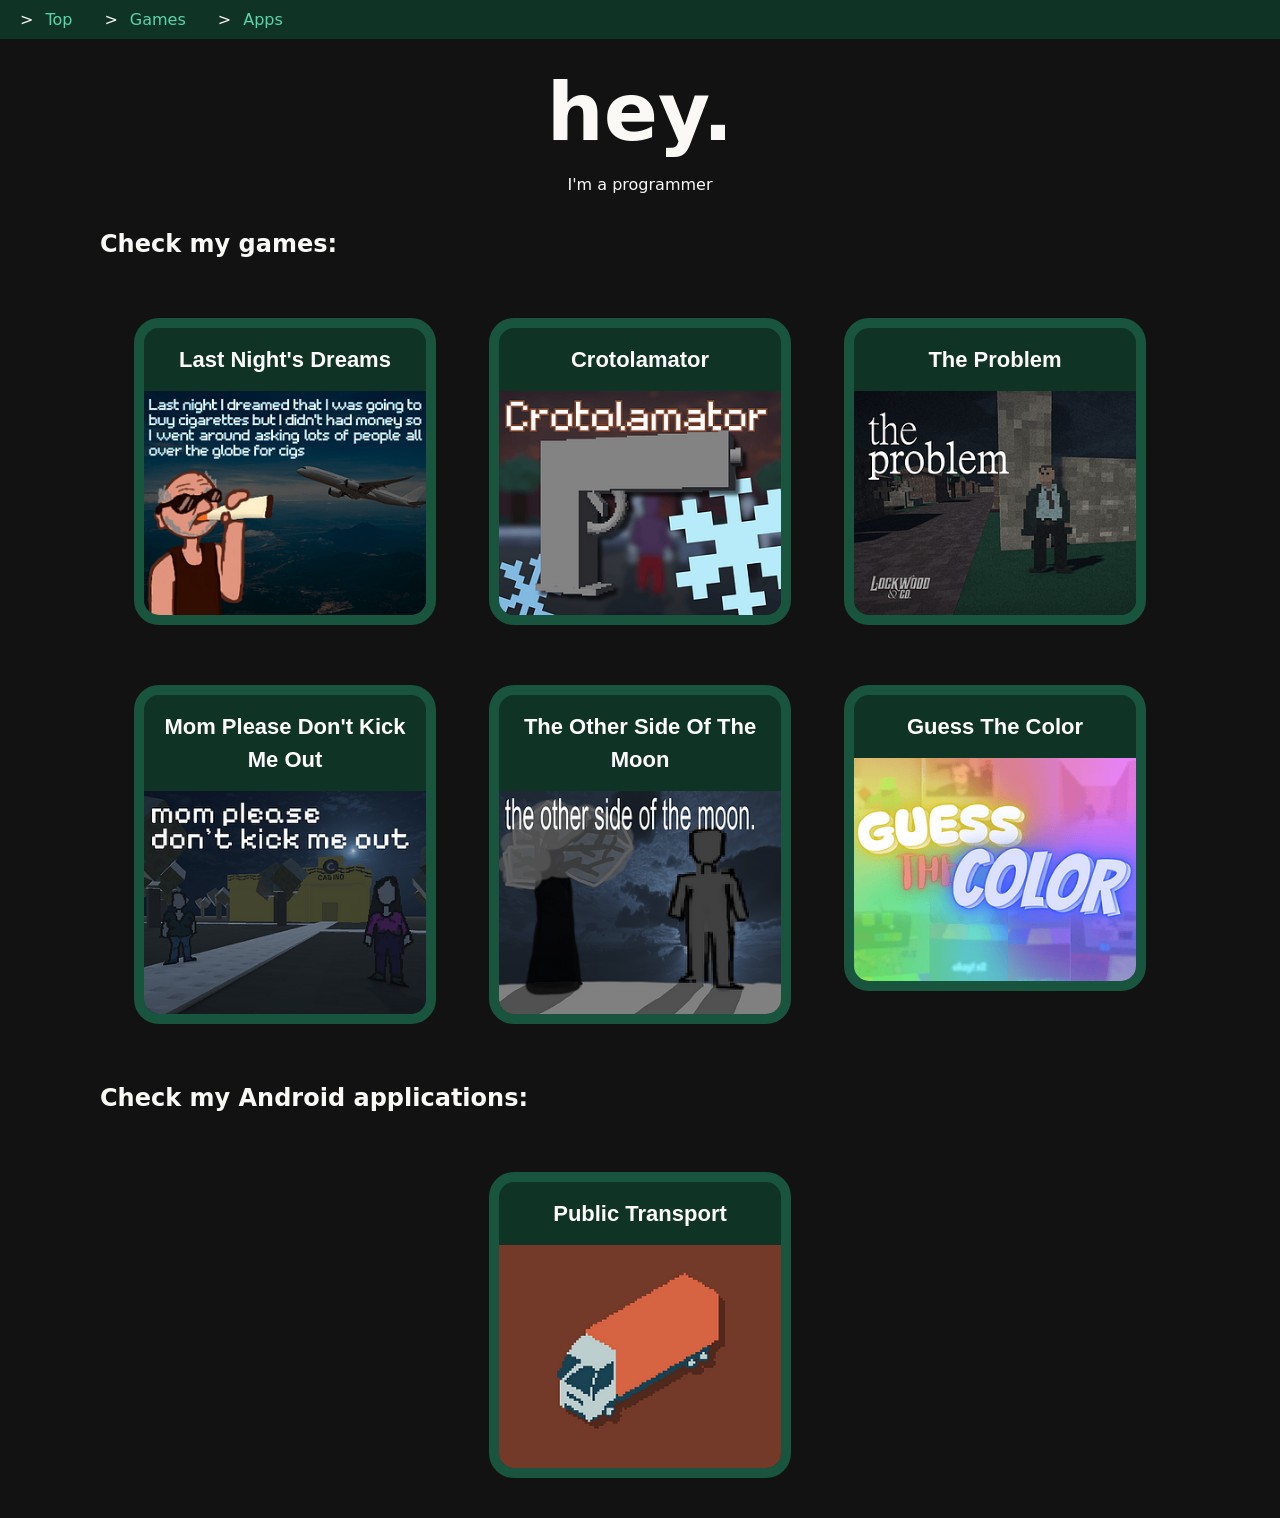
==== index.html @ e2420d1d "navbar" ====
<!DOCTYPE html>
<head>
    <title>Hecthor4</title>
    <link rel="stylesheet" href="styles.css">
</head>


<nav class="navbar">
    <ul class="navbar-links">
        <li>><a href="#intro">Top</a></li>
        <li>><a href="#games">Games</a></li>
        <li>><a href="#apps">Apps</a></li>
    </ul>
</nav>

<section id="intro">
<div class="intro">
    <h1>hey.</h1>
    <p>I'm a programmer</p>
</div>
</section>


<div class="space">
</div>


<section id="games">
<div class="title">
    <h2>Check my games:</h2>
</div>


<div class="game-container">

<a href="https://escfromdev.itch.io/lnidtiwgtbcbidhmsiwaalopaotgfc" target="_blank" class="game-link">
    <div class="game">
        <div class="game-title">Last Night's Dreams</div>
    <img src="assets/images/last nights dream.png" class="game-img">
    </div>
</a>

<a href="https://escfromdev.itch.io/crotolamator" target="_blank" class="game-link">
    <div class="game">
        <div class="game-title">Crotolamator</div>
    <img src="assets/images/crotolamator.png" class="game-img">
    </div>
</a>

<a href="https://escfromdev.itch.io/the-problem" target="_blank" class="game-link">
    <div class="game">
        <div class="game-title">The Problem</div>
    <img src="assets/images/the problem.png" class="game-img">
    </div>
</a>

<a href="https://escfromdev.itch.io/mom-please-dont-kick-me-out" target="_blank" class="game-link">
    <div class="game">
        <div class="game-title">Mom Please Don't Kick Me Out</div>
    <img src="assets/images/mom please.png" class="game-img">
    </div>
</a>

<a href="https://escfromdev.itch.io/the-other-side-of-the-moon" target="_blank" class="game-link">
    <div class="game">
        <div class="game-title">The Other Side Of The Moon</div>
    <img src="assets/images/other side moon.png" class="game-img">
    </div>
</a>

<a href="https://escfromdev.itch.io/gtc" target="_blank" class="game-link">
    <div class="game">
        <div class="game-title">Guess The Color</div>
    <img src="assets/images/guess the color.png" class="game-img">
    </div>
</a>

</div>
</section>

<section id="apps">
<div class="title">
    <h2>Check my Android applications:</h2>
</div>

<div class="game-container">

<a href="https://github.com/hecthor4/transporte-app" target="_blank" class="game-link">
    <div class="game">
        <div class="game-title">Public Transport</div>
    <img src="assets/images/transporte.png" class="game-img">
    </div>
</a>

</div>
</section>
---- styles.css ----
.navbar {
    background-color: #0F3325;
    display: flex;
    justify-content: space-between;
    align-items: center;
    padding: 10px 20px;
    position: fixed;
    top: 0;
    width: 100%;
    box-sizing: border-box;
    z-index: 100;
}

.navbar-links {
    list-style: none;
    margin: 0;
    padding: 0;
    display: flex;
    gap: 20px;
}

.navbar-links a {
    color: #58d6a8;
    text-decoration: none;
    font-size: 16px;
    padding: 8px 12px;
    border-radius: 4px;
}



body {
    background-color: #121212;
    color: #FAF9F6;
    margin: 0;
    font-family: 'Inter', system-ui, -apple-system, sans-serif;
}

h1 {
    font-size: 80px;
    margin-bottom: 0;
}

.intro {
    display: flex;
    justify-content: center;
    align-items: center;
    flex-direction: column;
}

.title {
    margin-left: 100px;
}

.game-container {
    display: flex;
    flex-direction: row;
    justify-content: center;
    gap: 20px;
    flex-wrap: wrap;
    padding: 20px;
}
.game-link {
    text-decoration: none;
    color: inherit;
    display: inline-block;
}

.game {
    display: block;
    box-sizing: border-box;
    width: 90%;
    max-width: 335px;
    margin: 20px auto;
    padding: 0 0 0 0;
    background-color: #0F3325;
    color: #fff;
    border: 10px solid #19543E;
    border-radius: 25px;
    line-height: 30px;
    font-size: 16px;
    overflow: hidden;
}
.game-title {
    font-size: 22px;
    line-height: 1.5;
    text-align: center;
    font-family: sans-serif;
    font-weight: bold;
    padding: 15px 15px;
}
.game-img {
    width: 100%;
    height: auto;
    object-fit: contain;
    display: block;
    margin: 0 auto;
}
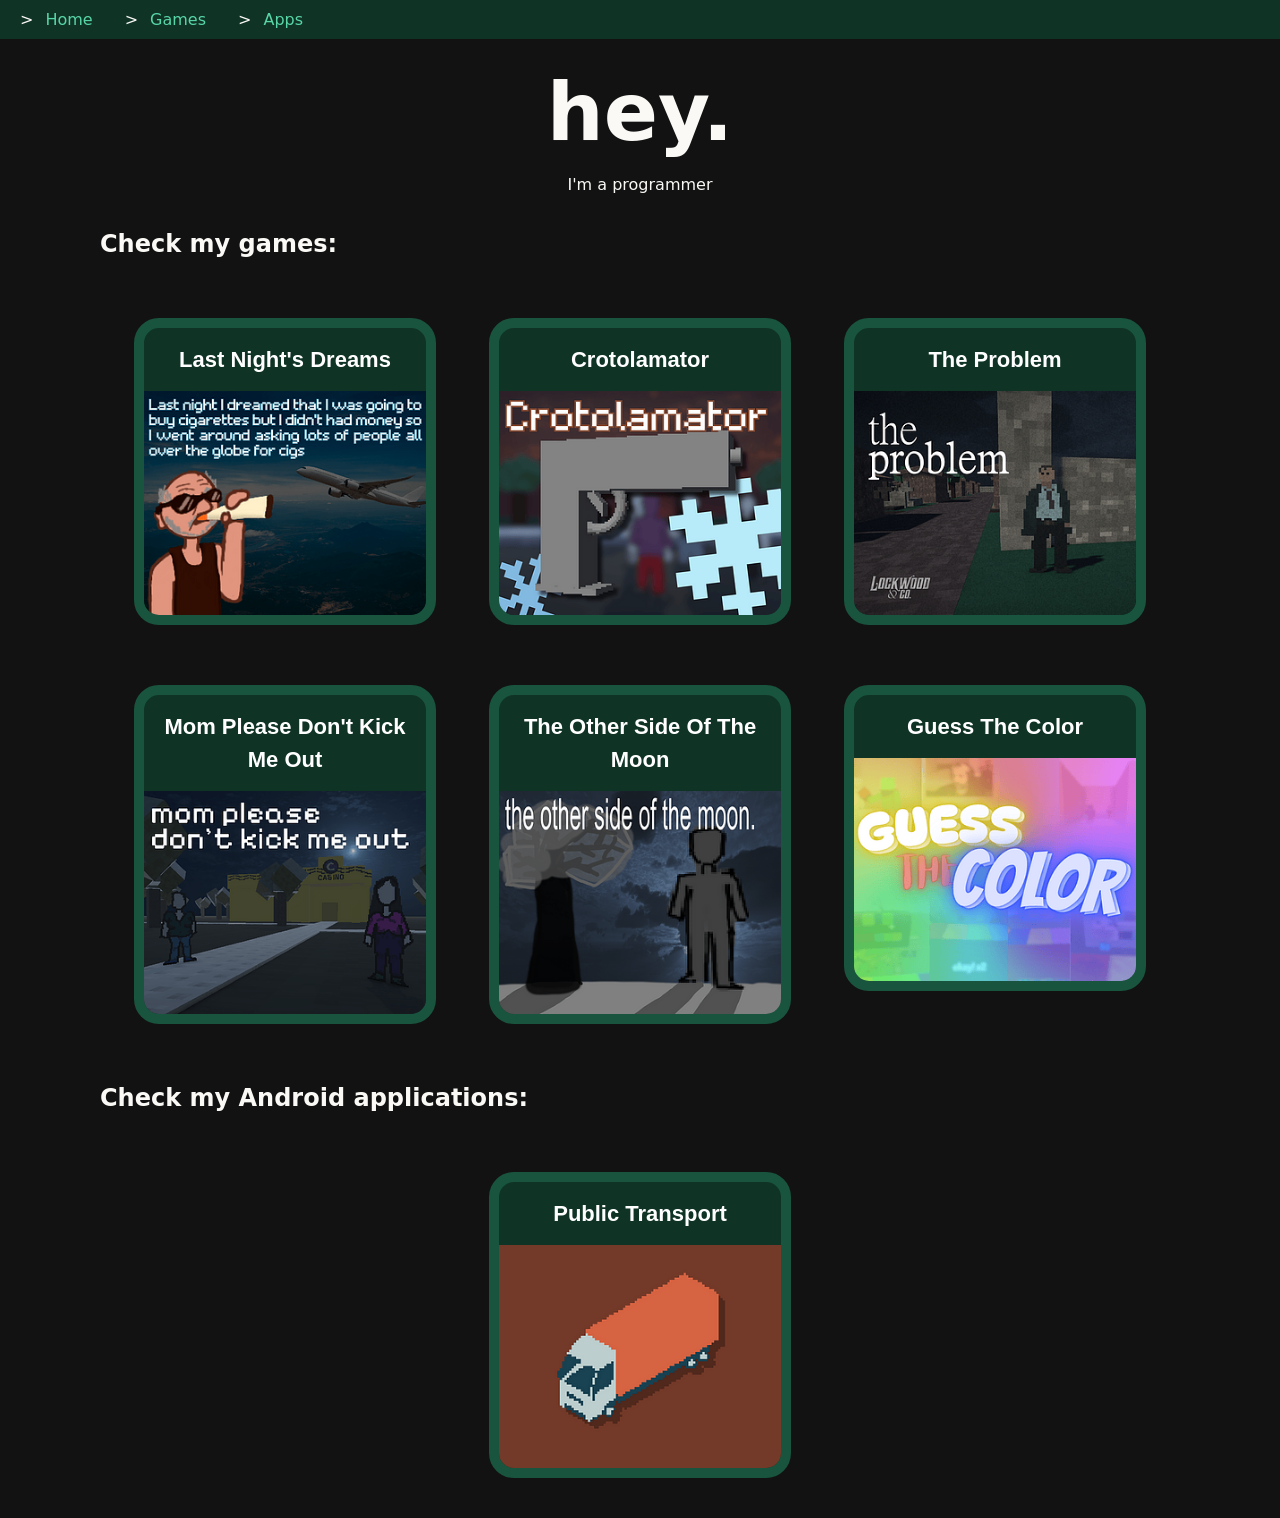
==== commit 8a32296b: "adapted for phone" ====
--- a/index.html
+++ b/index.html
@@ -2,14 +2,15 @@
 <head>
     <title>Hecthor4</title>
     <link rel="stylesheet" href="styles.css">
+    <meta name="viewport" content="width=device-width, initial-scale=1.0">
 </head>
 
 
 <nav class="navbar">
     <ul class="navbar-links">
-        <li>><a href="#intro">Top</a></li>
-        <li>><a href="#games">Games</a></li>
-        <li>><a href="#apps">Apps</a></li>
+        <li>><a href="index.html">Home</a></li>
+        <li>><a href="index.html#games">Games</a></li>
+        <li>><a href="index.html#apps">Apps</a></li>
     </ul>
 </nav>
 
--- a/styles.css
+++ b/styles.css
@@ -81,6 +81,21 @@
     font-size: 16px;
     overflow: hidden;
 }
+.game-big {
+    display: block;
+    box-sizing: border-box;
+    width: 90%;
+    max-width: 435px;
+    margin: 20px auto;
+    padding: 0 0 0 0;
+    background-color: #0F3325;
+    color: #fff;
+    border: 10px solid #19543E;
+    border-radius: 25px;
+    line-height: 30px;
+    font-size: 16px;
+    overflow: hidden;
+}
 .game-title {
     font-size: 22px;
     line-height: 1.5;
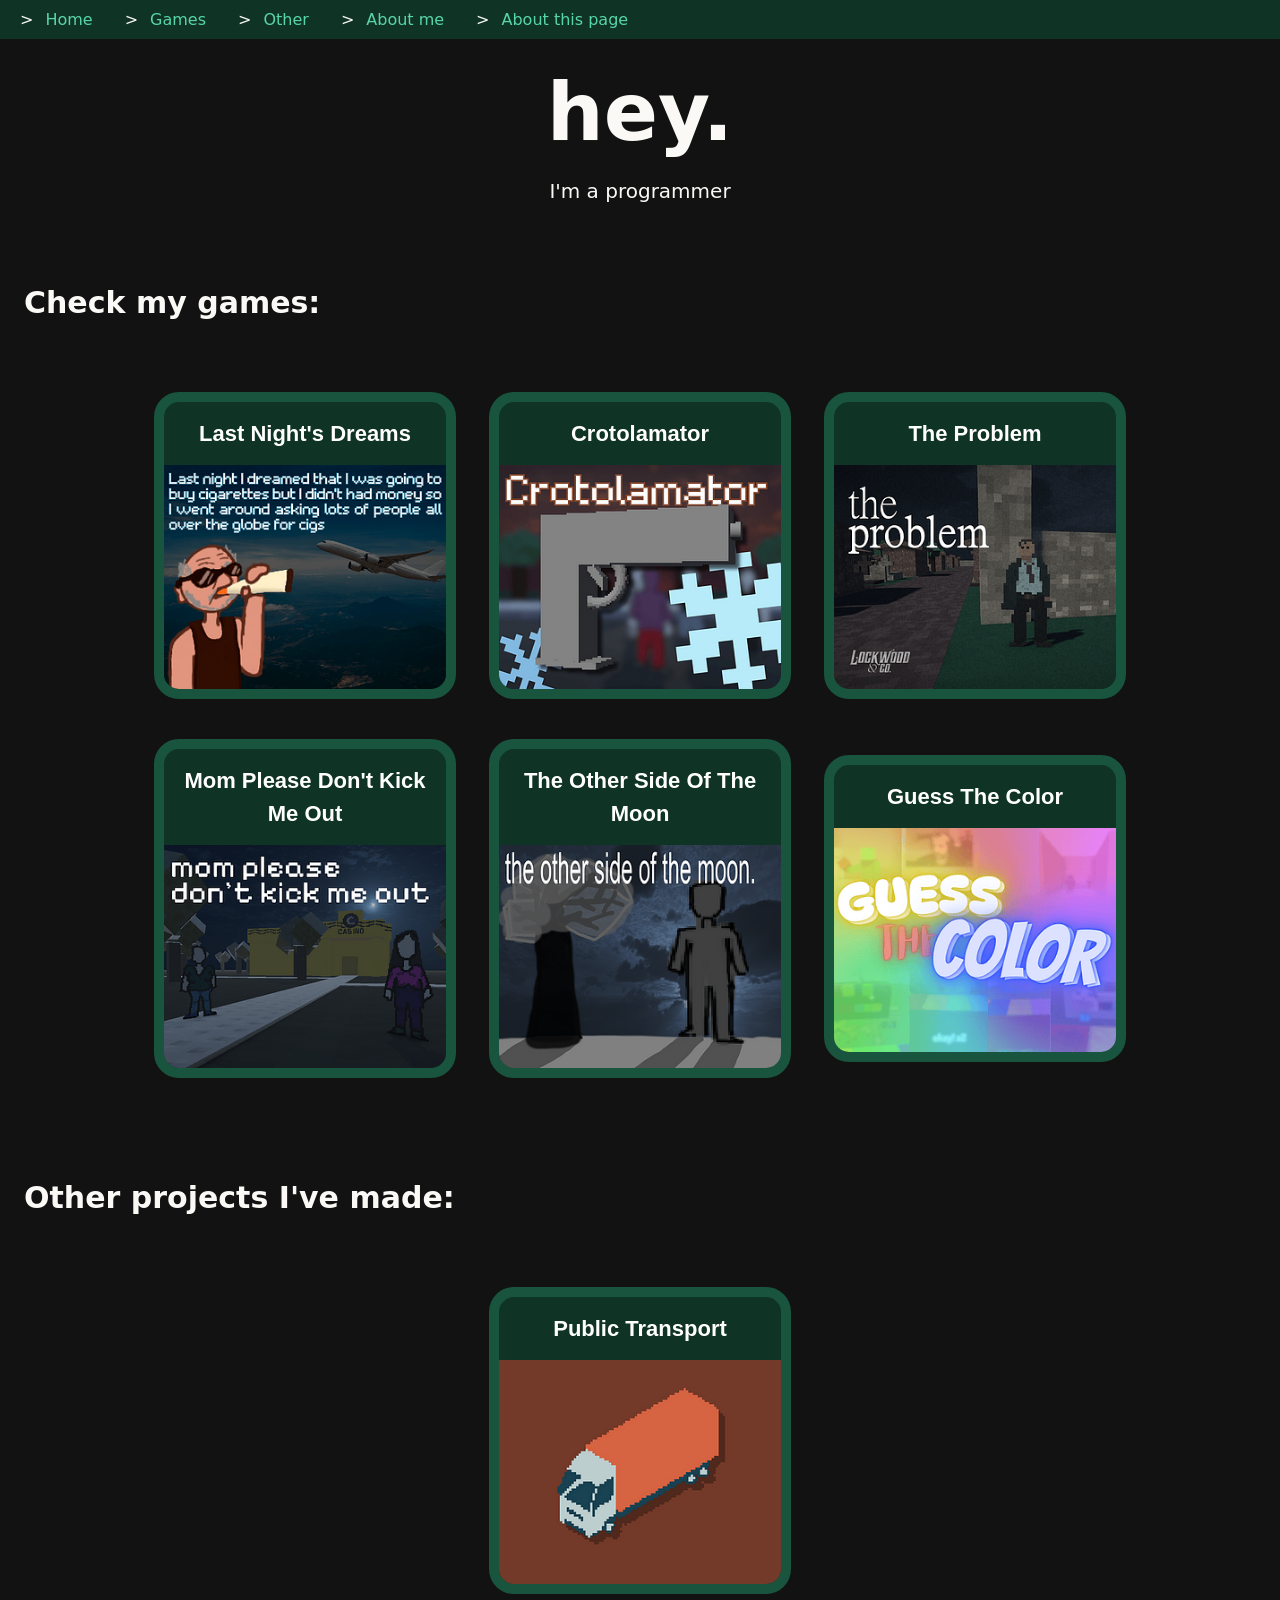
==== commit 6b080438: "added about me and about page" ====
--- a/index.html
+++ b/index.html
@@ -10,7 +10,9 @@
     <ul class="navbar-links">
         <li>><a href="index.html">Home</a></li>
         <li>><a href="index.html#games">Games</a></li>
-        <li>><a href="index.html#apps">Apps</a></li>
+        <li>><a href="index.html#other">Other</a></li>
+        <li>><a href="about_me.html">About me</a></li>
+        <li>><a href="about_page.html">About this page</a></li>
     </ul>
 </nav>
 
@@ -27,8 +29,8 @@
 
 
 <section id="games">
-<div class="title">
-    <h2>Check my games:</h2>
+<div class="content-title">
+    <h3>Check my games:</h3>
 </div>
 
 
@@ -79,9 +81,9 @@
 </div>
 </section>
 
-<section id="apps">
-<div class="title">
-    <h2>Check my Android applications:</h2>
+<section id="other">
+<div class="content-title">
+    <h3>Other projects I've made:</h3>
 </div>
 
 <div class="game-container">
--- a/styles.css
+++ b/styles.css
@@ -40,6 +40,32 @@
     font-size: 80px;
     margin-bottom: 0;
 }
+h2 {
+    font-size: 40px;
+    margin-bottom: 0;
+}
+h3 {
+    font-size: 30px;
+    margin-bottom: 0;
+}
+
+p {
+    font-size: 20px;
+}
+
+.title a:link {
+    color: #b4c2ff
+}
+.title a:visited {
+    color: #5a59a0
+}
+.title a:hover {
+    color: #a0ebee
+}
+.title a:active {
+    color: #5a59a0
+}
+
 
 .intro {
     display: flex;
@@ -52,11 +78,28 @@
     margin-left: 100px;
 }
 
+.content-title {
+    max-width: 1400px;
+    margin: 0 auto;
+    padding: 2rem 1.5rem;
+    box-sizing: border-box;
+}
+
+.content {
+    max-width: 1200px;
+    margin: 0 auto;
+    padding: 2rem 1.5rem;
+    box-sizing: border-box;
+}
+
 .game-container {
+    max-width: 1400px;
+    margin: 0 auto;
     display: flex;
     flex-direction: row;
     justify-content: center;
-    gap: 20px;
+    align-items: center;
+    gap: 0px;
     flex-wrap: wrap;
     padding: 20px;
 }
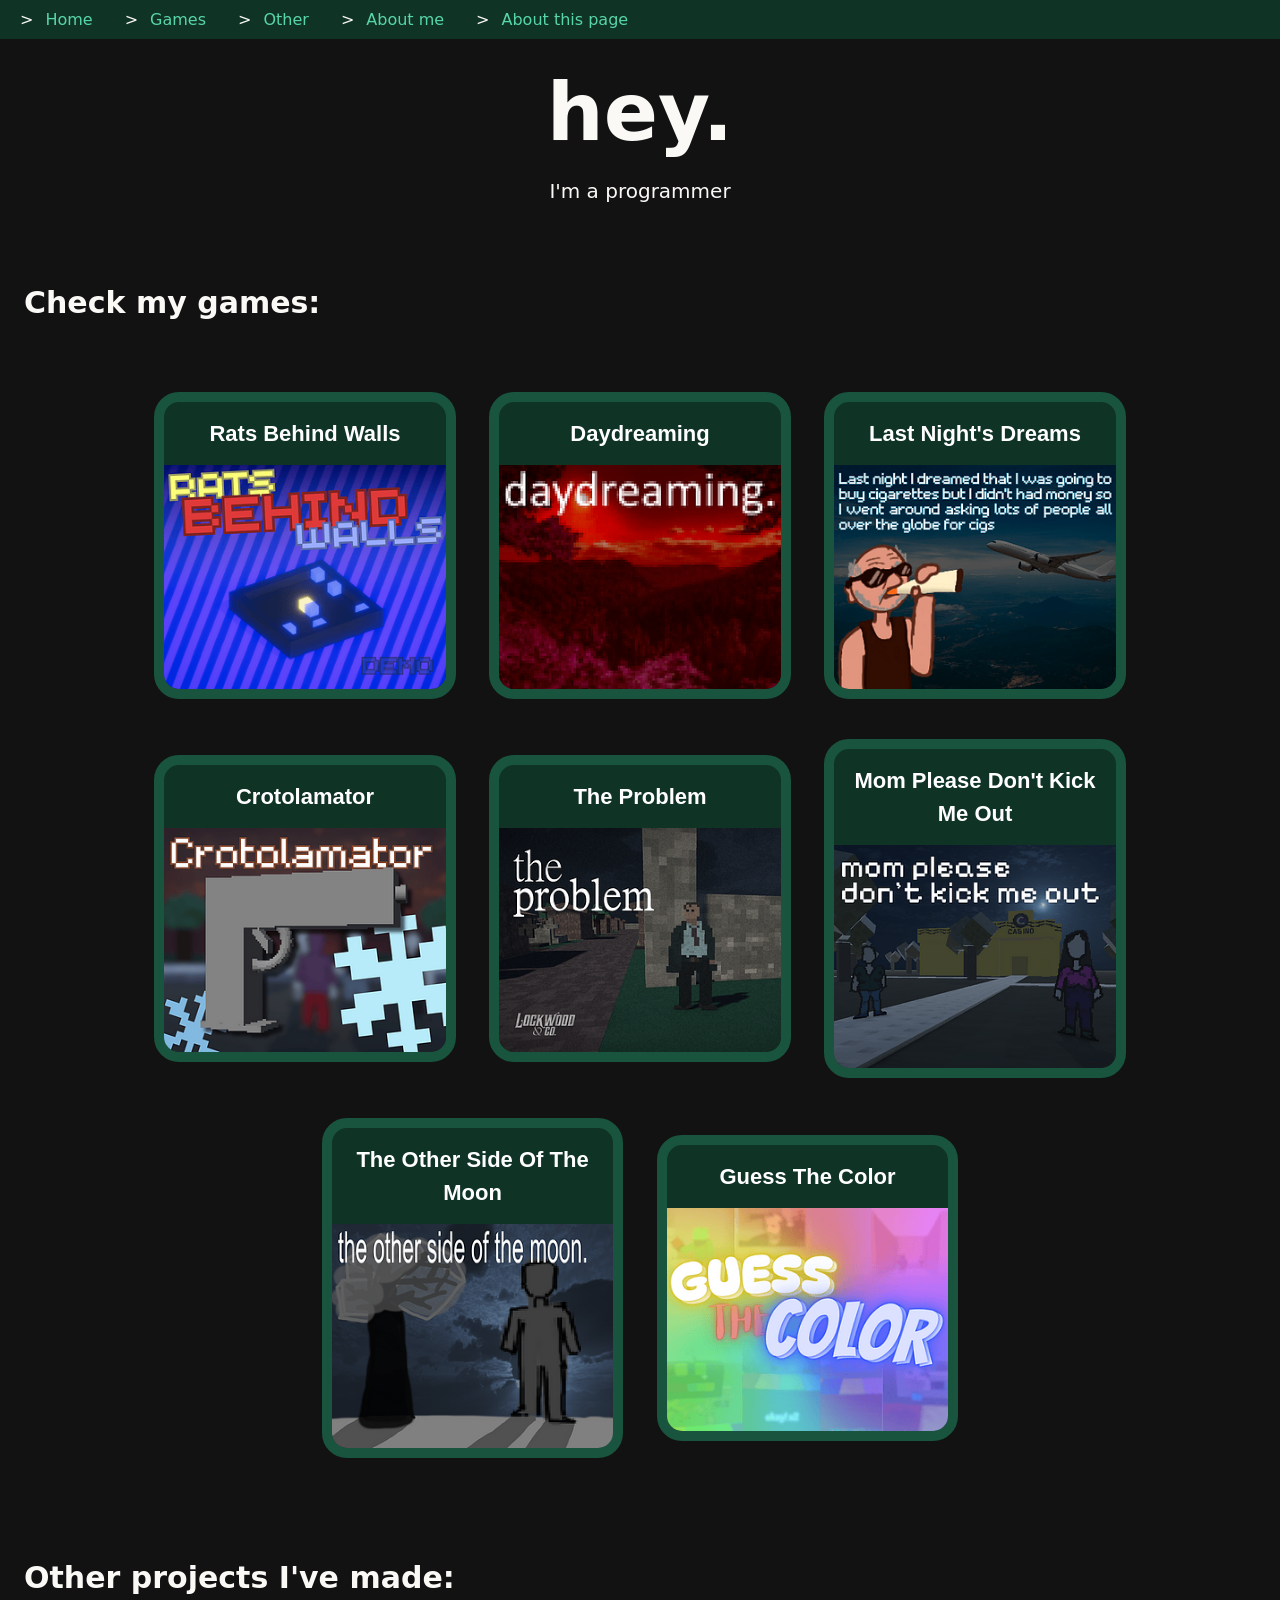
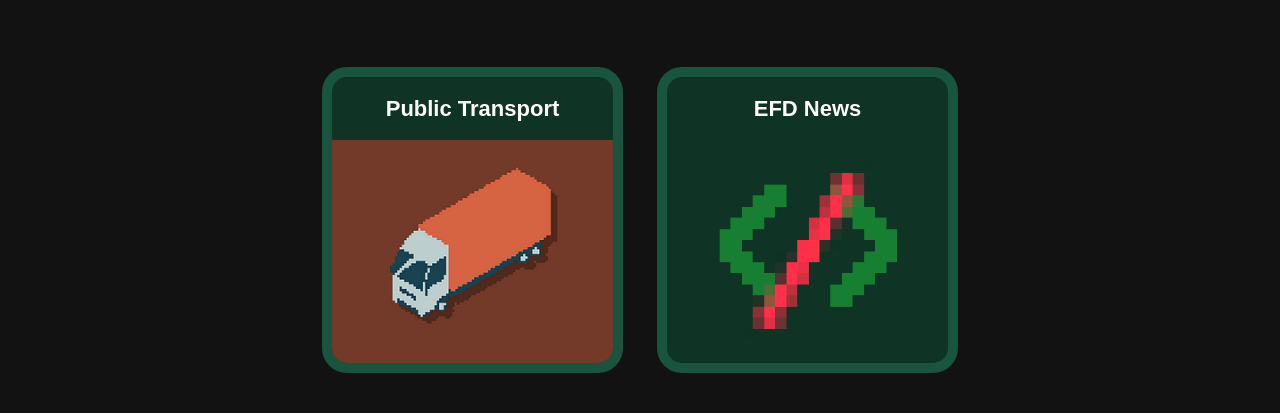
==== commit 38fe918d: "added rbw, daydreaming, efd news" ====
--- a/index.html
+++ b/index.html
@@ -35,6 +35,20 @@
 
 
 <div class="game-container">
+
+<a href="https://escfromdev.itch.io/rats-behind-walls" target="_blank" class="game-link">
+    <div class="game">
+        <div class="game-title">Rats Behind Walls</div>
+    <img src="assets/images/rats behind walls.png" class="game-img">
+    </div>
+</a>
+
+<a href="https://escfromdev.itch.io/daydreaming" target="_blank" class="game-link">
+    <div class="game">
+        <div class="game-title">Daydreaming</div>
+    <img src="assets/images/daydreaming.png" class="game-img">
+    </div>
+</a>
 
 <a href="https://escfromdev.itch.io/lnidtiwgtbcbidhmsiwaalopaotgfc" target="_blank" class="game-link">
     <div class="game">
@@ -95,5 +109,12 @@
     </div>
 </a>
 
+<a href="https://escfromdev.itch.io/news" target="_blank" class="game-link">
+    <div class="game">
+        <div class="game-title">EFD News</div>
+    <img src="assets/images/studio.png" class="game-img">
+    </div>
+</a>
+
 </div>
 </section>
--- a/styles.css
+++ b/styles.css
@@ -63,6 +63,19 @@
     color: #a0ebee
 }
 .title a:active {
+    color: #5a59a0
+}
+
+p a:link {
+    color: #b4c2ff
+}
+p a:visited {
+    color: #5a59a0
+}
+p a:hover {
+    color: #a0ebee
+}
+p a:active {
     color: #5a59a0
 }
 
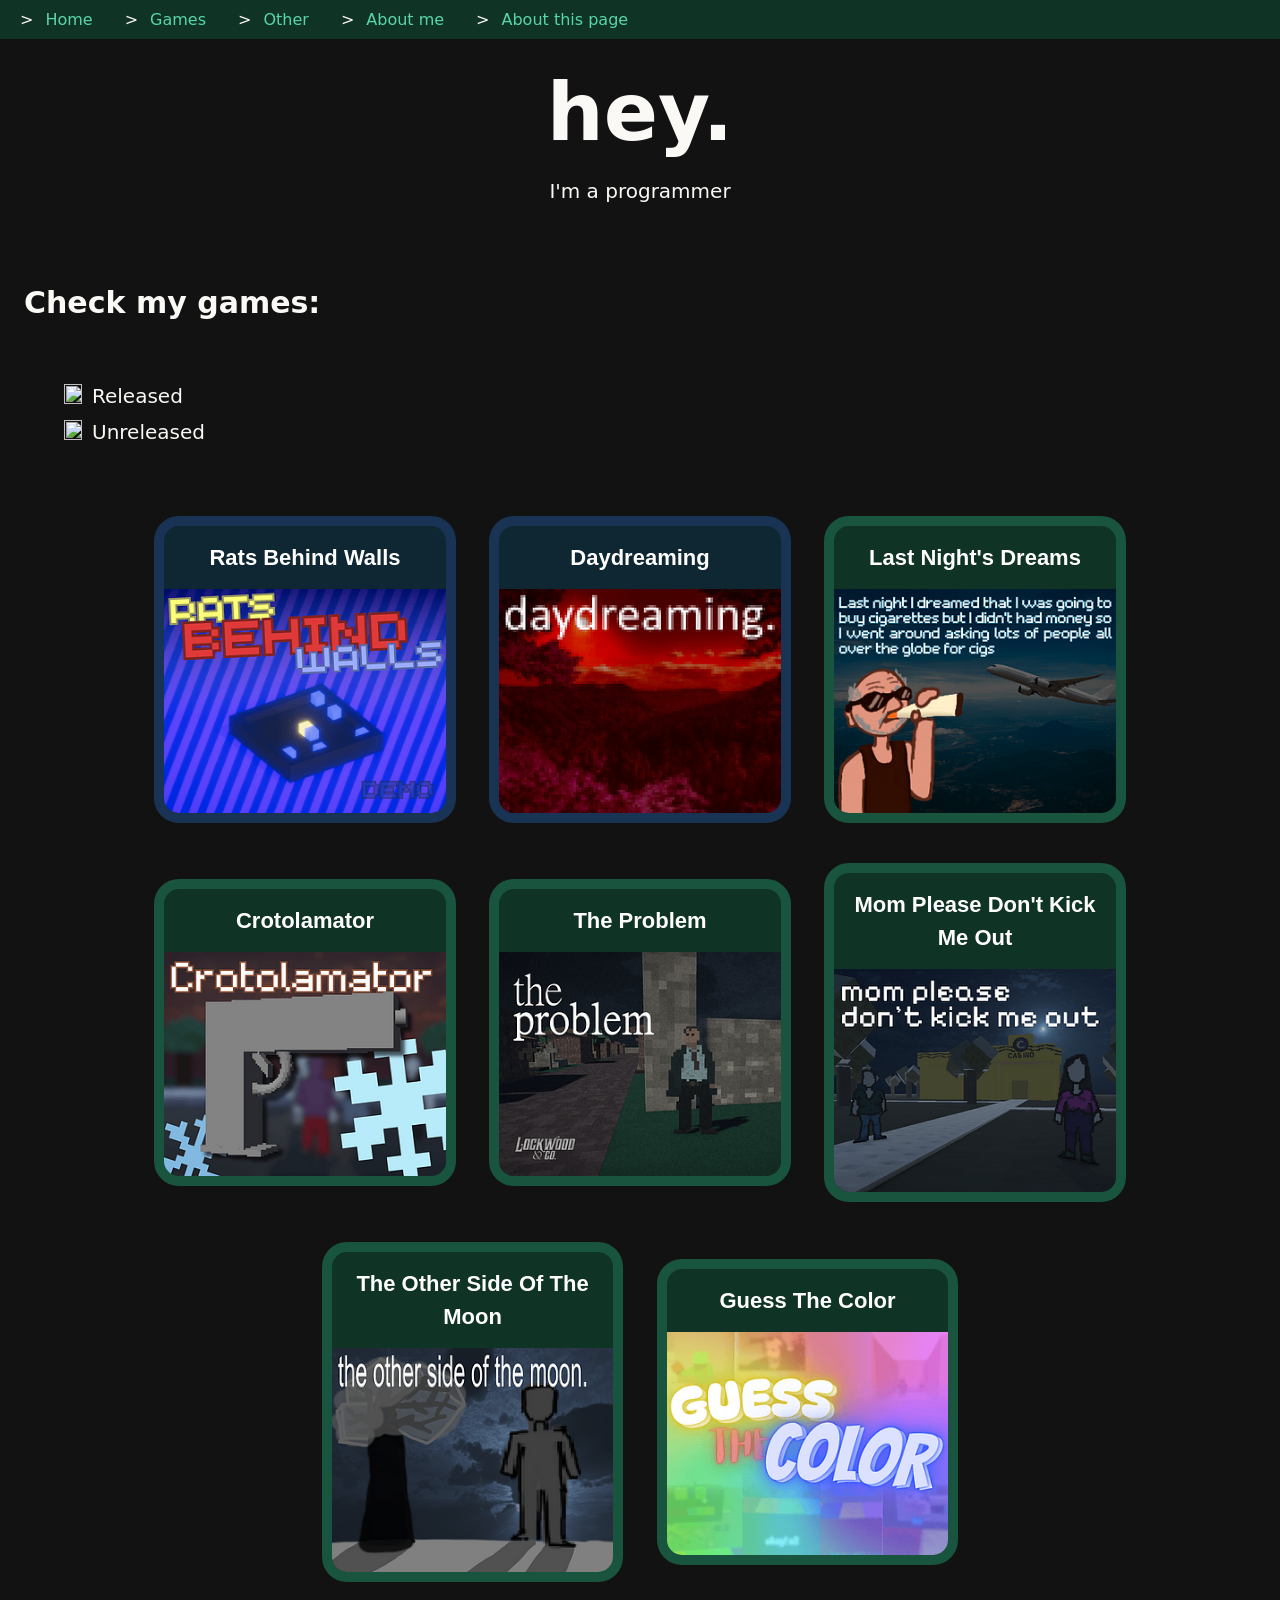
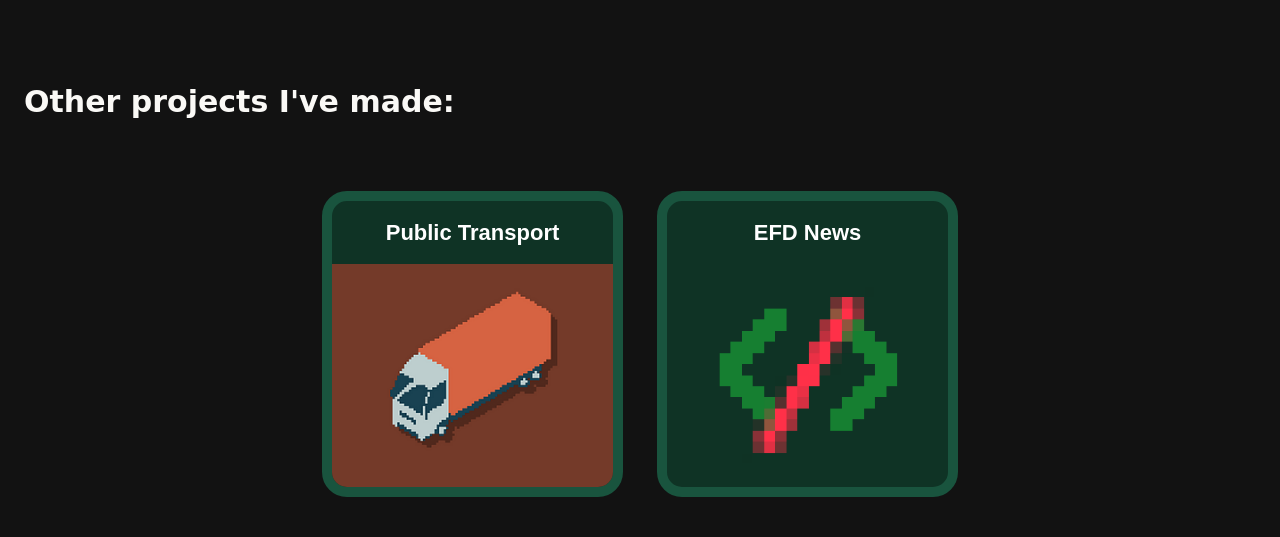
==== commit 815a356a: "made clear which games are unreleased" ====
--- a/index.html
+++ b/index.html
@@ -33,18 +33,24 @@
     <h3>Check my games:</h3>
 </div>
 
+<div class="content">
+    <div class="game-top-info">
+        <div class="legend-item"><div class="legend-img"><img src="assets/images/game_released.png"></div> <p>Released</p></div>
+        <div class="legend-item"><div class="legend-img"><img src="assets/images/game_unreleased.png"></div> <p>Unreleased</p></div>
+    </div>
+</div>
 
 <div class="game-container">
 
 <a href="https://escfromdev.itch.io/rats-behind-walls" target="_blank" class="game-link">
-    <div class="game">
+    <div class="game-unreleased">
         <div class="game-title">Rats Behind Walls</div>
     <img src="assets/images/rats behind walls.png" class="game-img">
     </div>
 </a>
 
 <a href="https://escfromdev.itch.io/daydreaming" target="_blank" class="game-link">
-    <div class="game">
+    <div class="game-unreleased">
         <div class="game-title">Daydreaming</div>
     <img src="assets/images/daydreaming.png" class="game-img">
     </div>
--- a/styles.css
+++ b/styles.css
@@ -103,6 +103,32 @@
     margin: 0 auto;
     padding: 2rem 1.5rem;
     box-sizing: border-box;
+}
+
+.game-top-info {
+    display: flex;
+    flex-direction: column;
+    gap: 12px;
+}
+.legend-item {
+    display: flex;
+    align-items: center;
+    gap: 10px;
+}
+.legend-item p {
+    margin: 0;
+    padding: 0;
+    line-height: 1;
+}
+.legend-img {
+    width: 18px;
+    height: auto;
+}
+.legend-img img {
+    width: 100%;
+    height: 100%;
+    object-fit: contain;
+    display: block;
 }
 
 .game-container {
@@ -137,6 +163,21 @@
     font-size: 16px;
     overflow: hidden;
 }
+.game-unreleased {
+    display: block;
+    box-sizing: border-box;
+    width: 90%;
+    max-width: 335px;
+    margin: 20px auto;
+    padding: 0 0 0 0;
+    background-color: #0f2633;
+    color: #fff;
+    border: 10px solid #193354;
+    border-radius: 25px;
+    line-height: 30px;
+    font-size: 16px;
+    overflow: hidden;
+}
 .game-big {
     display: block;
     box-sizing: border-box;
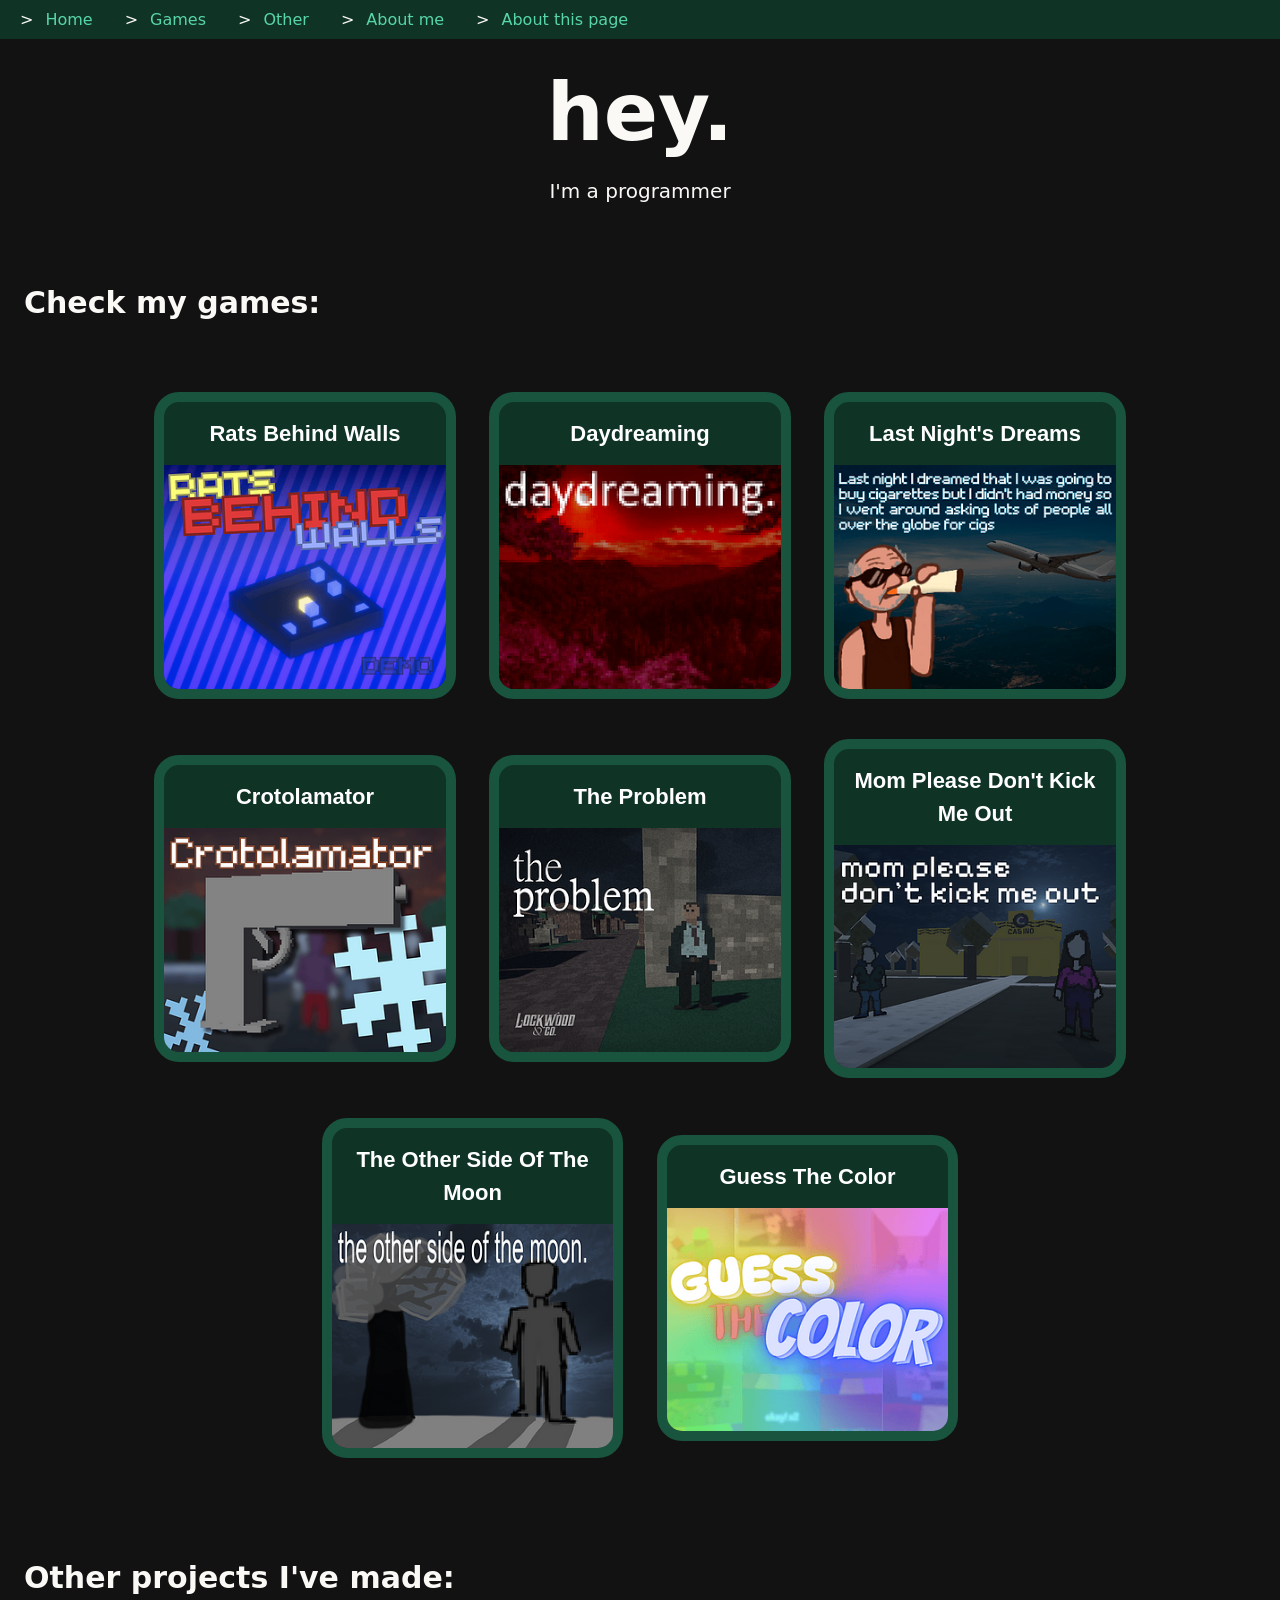
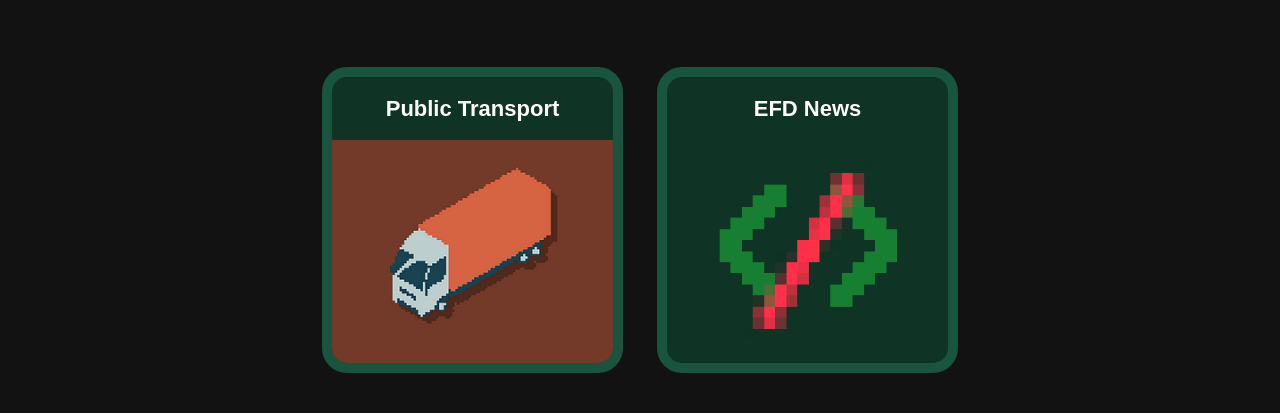
==== commit 07e3266d: "Revert "made clear which games are unreleased" This reverts commit 815a356af31c842d933c1e6a1d109f3cb" ====
--- a/index.html
+++ b/index.html
@@ -33,24 +33,18 @@
     <h3>Check my games:</h3>
 </div>
 
-<div class="content">
-    <div class="game-top-info">
-        <div class="legend-item"><div class="legend-img"><img src="assets/images/game_released.png"></div> <p>Released</p></div>
-        <div class="legend-item"><div class="legend-img"><img src="assets/images/game_unreleased.png"></div> <p>Unreleased</p></div>
-    </div>
-</div>
 
 <div class="game-container">
 
 <a href="https://escfromdev.itch.io/rats-behind-walls" target="_blank" class="game-link">
-    <div class="game-unreleased">
+    <div class="game">
         <div class="game-title">Rats Behind Walls</div>
     <img src="assets/images/rats behind walls.png" class="game-img">
     </div>
 </a>
 
 <a href="https://escfromdev.itch.io/daydreaming" target="_blank" class="game-link">
-    <div class="game-unreleased">
+    <div class="game">
         <div class="game-title">Daydreaming</div>
     <img src="assets/images/daydreaming.png" class="game-img">
     </div>
--- a/styles.css
+++ b/styles.css
@@ -105,32 +105,6 @@
     box-sizing: border-box;
 }
 
-.game-top-info {
-    display: flex;
-    flex-direction: column;
-    gap: 12px;
-}
-.legend-item {
-    display: flex;
-    align-items: center;
-    gap: 10px;
-}
-.legend-item p {
-    margin: 0;
-    padding: 0;
-    line-height: 1;
-}
-.legend-img {
-    width: 18px;
-    height: auto;
-}
-.legend-img img {
-    width: 100%;
-    height: 100%;
-    object-fit: contain;
-    display: block;
-}
-
 .game-container {
     max-width: 1400px;
     margin: 0 auto;
@@ -158,21 +132,6 @@
     background-color: #0F3325;
     color: #fff;
     border: 10px solid #19543E;
-    border-radius: 25px;
-    line-height: 30px;
-    font-size: 16px;
-    overflow: hidden;
-}
-.game-unreleased {
-    display: block;
-    box-sizing: border-box;
-    width: 90%;
-    max-width: 335px;
-    margin: 20px auto;
-    padding: 0 0 0 0;
-    background-color: #0f2633;
-    color: #fff;
-    border: 10px solid #193354;
     border-radius: 25px;
     line-height: 30px;
     font-size: 16px;
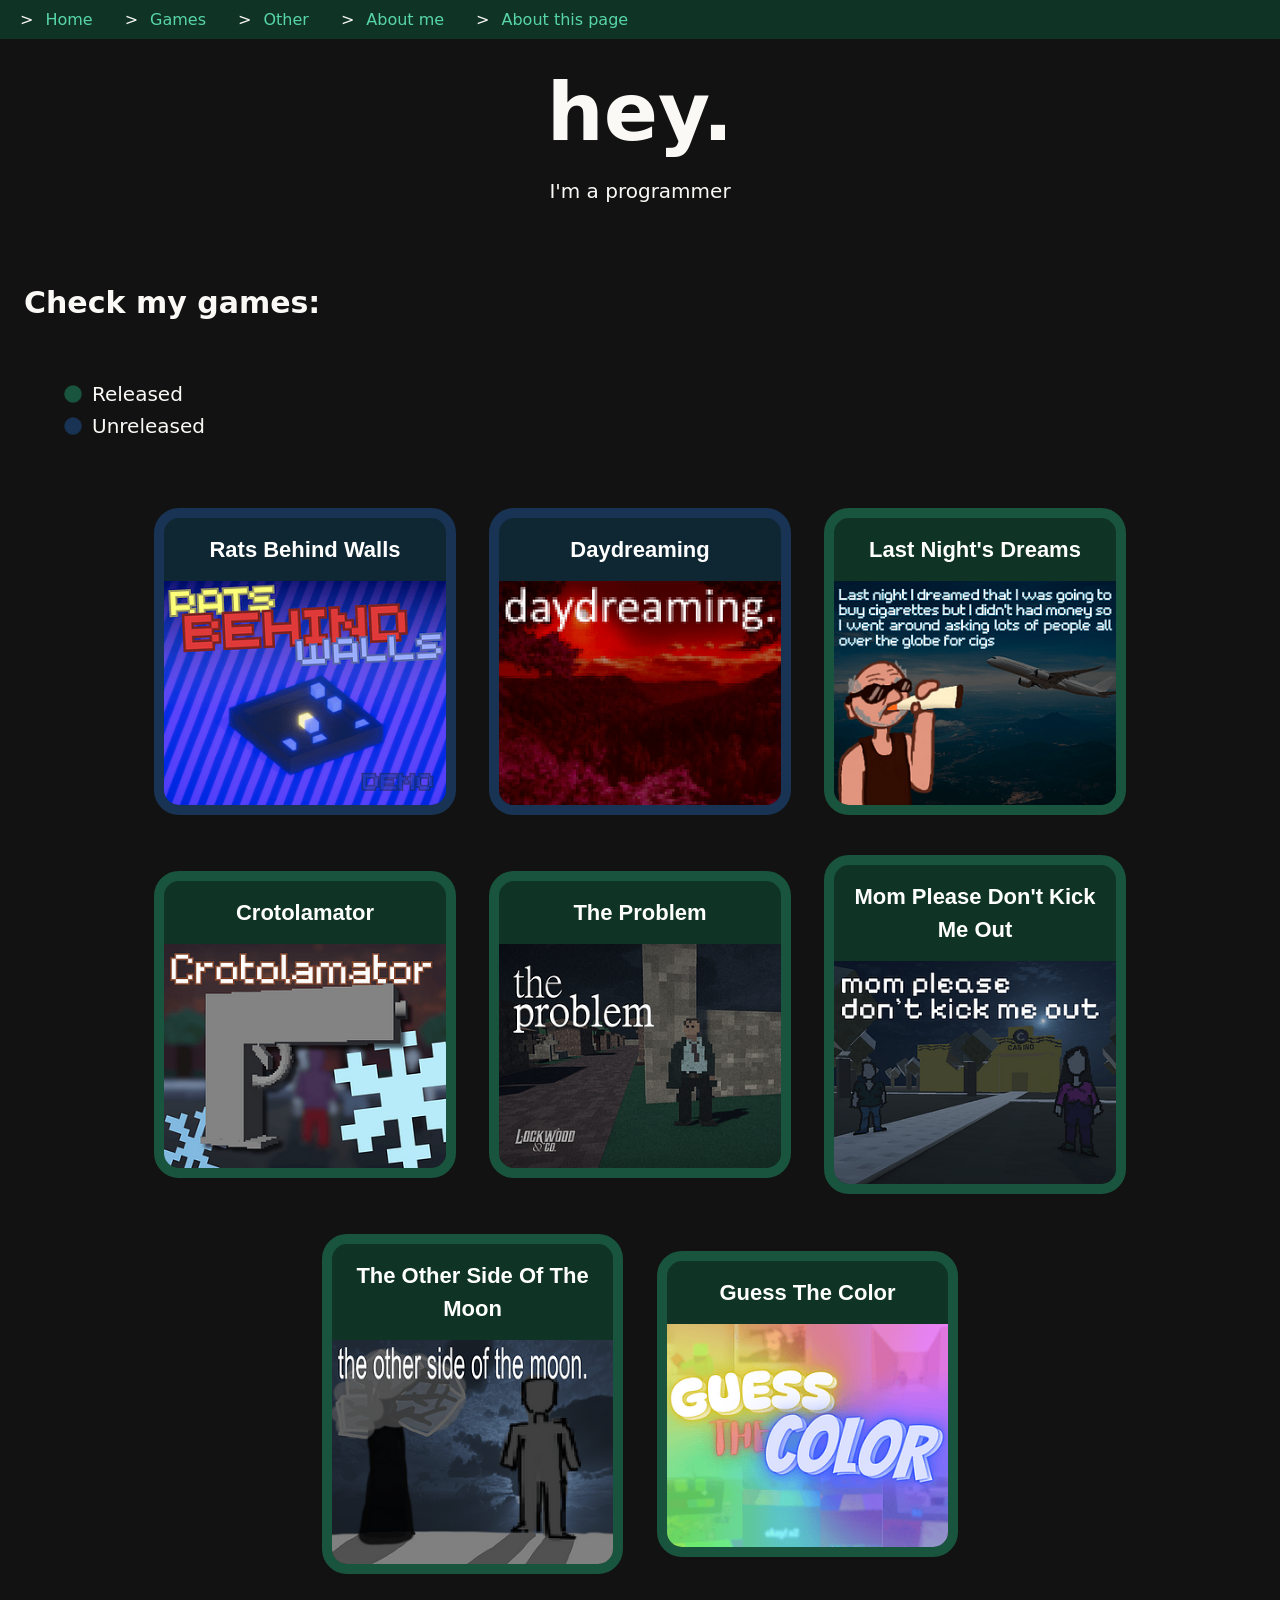
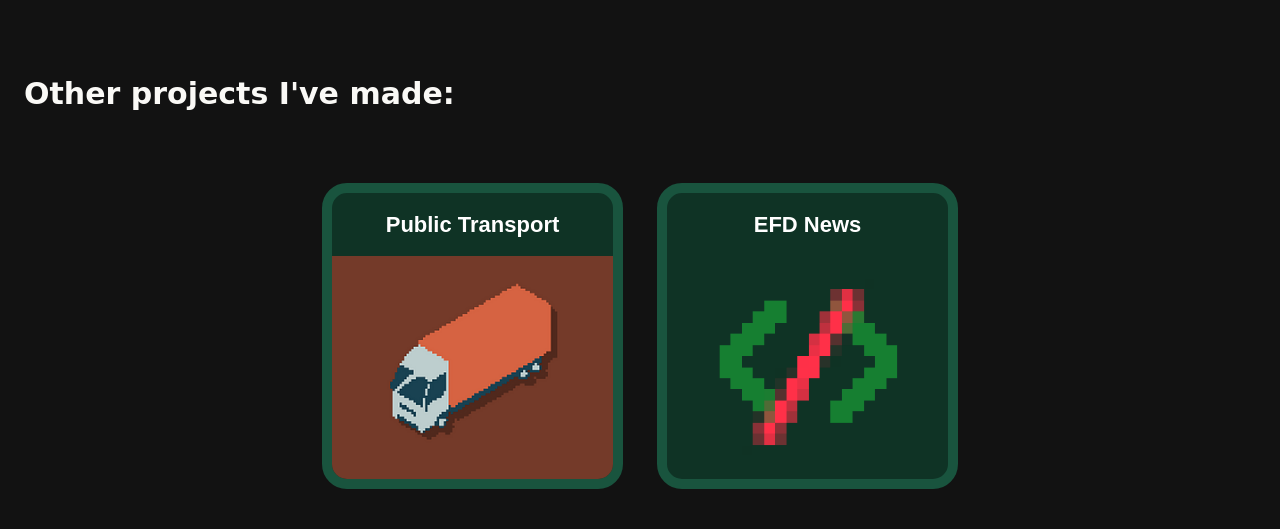
==== commit 0b430083: "fixed the undo commit" ====
--- a/index.html
+++ b/index.html
@@ -33,18 +33,24 @@
     <h3>Check my games:</h3>
 </div>
 
+<div class="content">
+    <div class="game-top-info">
+        <div class="legend-item"><div class="legend-img"><img src="assets/images/game_released.png"></div> <p>Released</p></div>
+        <div class="legend-item"><div class="legend-img"><img src="assets/images/game_unreleased.png"></div> <p>Unreleased</p></div>
+    </div>
+</div>
 
 <div class="game-container">
 
 <a href="https://escfromdev.itch.io/rats-behind-walls" target="_blank" class="game-link">
-    <div class="game">
+    <div class="game-unreleased">
         <div class="game-title">Rats Behind Walls</div>
     <img src="assets/images/rats behind walls.png" class="game-img">
     </div>
 </a>
 
 <a href="https://escfromdev.itch.io/daydreaming" target="_blank" class="game-link">
-    <div class="game">
+    <div class="game-unreleased">
         <div class="game-title">Daydreaming</div>
     <img src="assets/images/daydreaming.png" class="game-img">
     </div>
--- a/styles.css
+++ b/styles.css
@@ -104,6 +104,33 @@
     padding: 2rem 1.5rem;
     box-sizing: border-box;
 }
+
+.game-top-info {
+    display: flex;
+    flex-direction: column;
+    gap: 12px;
+}
+.legend-item {
+    display: flex;
+    align-items: center;
+    gap: 10px;
+}
+.legend-item p {
+    margin: 0;
+    padding: 0;
+    line-height: 1;
+}
+.legend-img {
+    width: 18px;
+    height: auto;
+}
+.legend-img img {
+    width: 100%;
+    height: 100%;
+    object-fit: contain;
+    display: block;
+}
+
 
 .game-container {
     max-width: 1400px;
@@ -137,6 +164,36 @@
     font-size: 16px;
     overflow: hidden;
 }
+
+.game:hover{
+    box-shadow: 0px 0px 100px 5px #0f2316;
+    z-index: 2;
+    transition: all 200ms ease-in;
+    transform: scale(1.02) rotate(-0.3deg);
+}
+.game-unreleased:hover{
+    box-shadow: 0px 0px 100px 5px #0f1a23;
+    z-index: 2;
+    transition: all 200ms ease-in;
+    transform: scale(1.02) rotate(-0.3deg);
+}
+
+
+.game-unreleased {
+    display: block;
+    box-sizing: border-box;
+    width: 90%;
+    max-width: 335px;
+    margin: 20px auto;
+    padding: 0 0 0 0;
+    background-color: #0f2633;
+    color: #fff;
+    border: 10px solid #193354;
+    border-radius: 25px;
+    line-height: 30px;
+    font-size: 16px;
+    overflow: hidden;
+}
 .game-big {
     display: block;
     box-sizing: border-box;
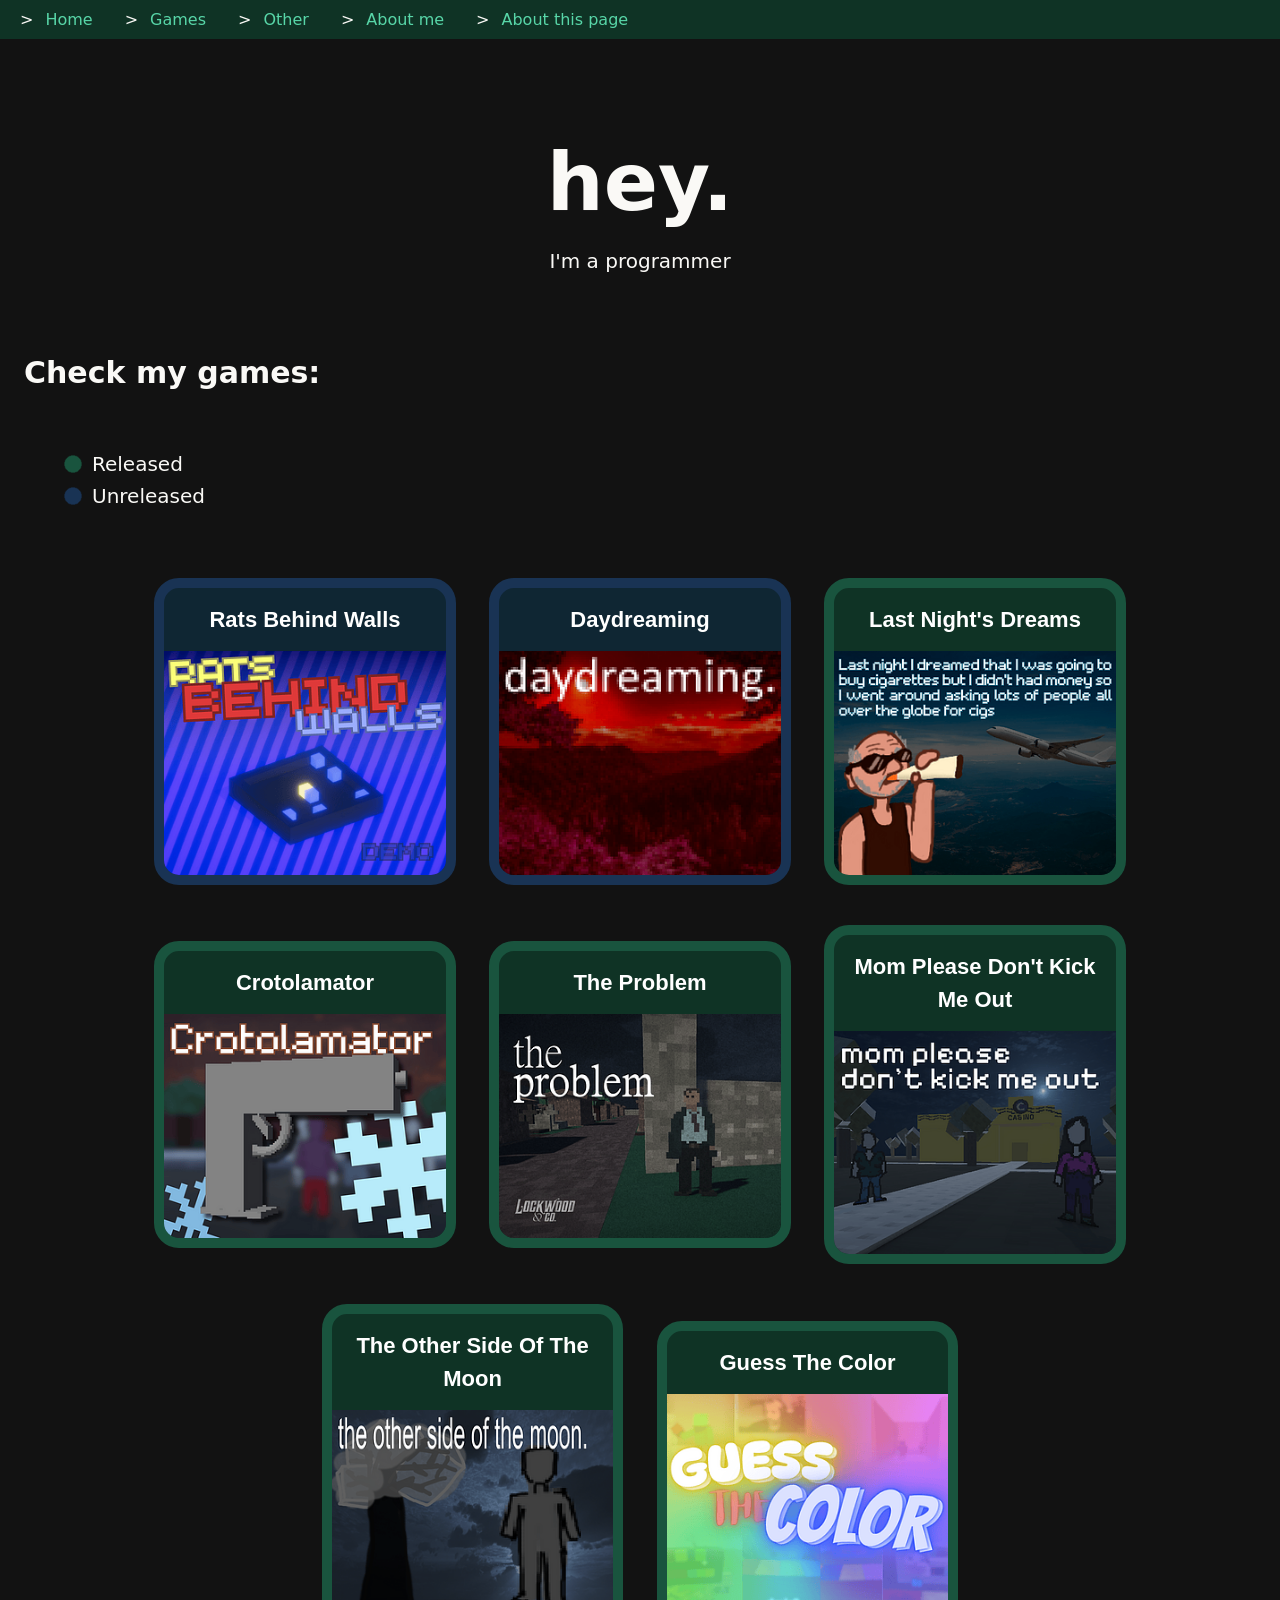
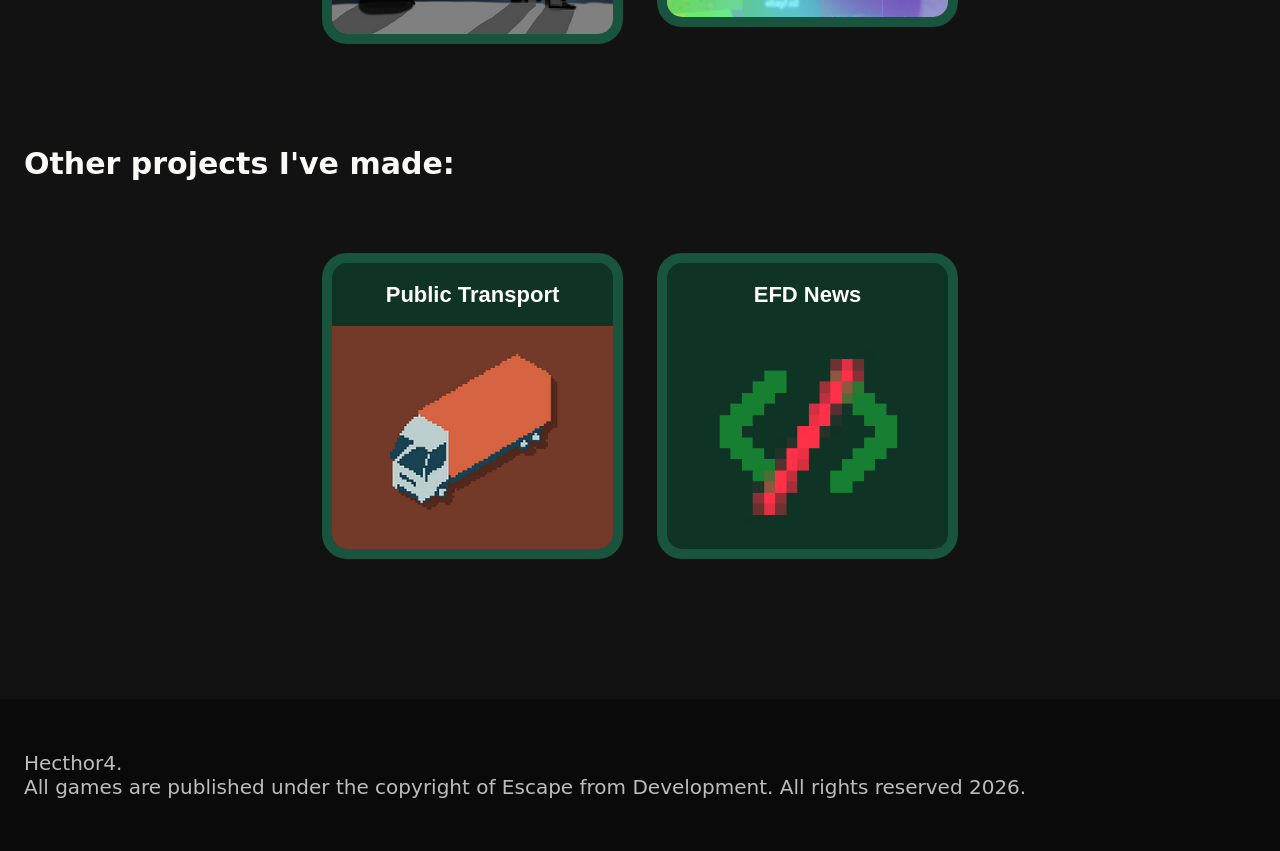
==== commit 34d4eae4: "footer" ====
--- a/index.html
+++ b/index.html
@@ -123,4 +123,18 @@
 </a>
 
 </div>
-</section>+</section>
+
+
+<div class="space-big">
+</div>
+
+
+<footer>
+    <div class="content-title">
+        <p>
+            Hecthor4.
+            <br>All games are published under the copyright of Escape from Development. All rights reserved 2026.
+        </p>
+    </div>
+</footer>
--- a/styles.css
+++ b/styles.css
@@ -27,14 +27,25 @@
     border-radius: 4px;
 }
 
+footer {
+    color: #bdbdbd;
+    background-color: #0a0a0a;
+}
+
+.space-big {
+    padding: 50px;
+}
+
 
 
 body {
     background-color: #121212;
     color: #FAF9F6;
     margin: 0;
+    padding-top: 70px;
     font-family: 'Inter', system-ui, -apple-system, sans-serif;
 }
+
 
 h1 {
     font-size: 80px;
@@ -223,4 +234,68 @@
     object-fit: contain;
     display: block;
     margin: 0 auto;
+}
+
+
+
+
+@media (max-width: 768px) {
+    .navbar {
+        padding: 10px 12px;
+        align-items: flex-start;
+        overflow-x: auto;
+        white-space: nowrap;
+    }
+
+    .navbar-links {
+        gap: 10px;
+        display: flex;
+        width: max-content;
+        flex-wrap: nowrap;
+    }
+
+    .navbar-links a {
+        font-size: 14px;
+        padding: 6px 8px;
+    }
+
+
+    p {
+        font-size: 16px;
+    }
+    h1 {
+        font-size: 60px;
+        margin-bottom: 0;
+    }
+    h2 {
+        font-size: 30px;
+        margin-bottom: 0;
+    }
+    h3 {
+        font-size: 24px;
+        margin-bottom: 0;
+    }
+
+
+
+
+    .game-container {
+        padding: 10px;
+        gap: 10px;
+        grid-template-columns: repeat(2, 1fr);
+        display: grid;
+    }
+
+    .game, .game-unreleased, .game-big {
+        width: 100%;
+        max-width: 100%;
+        margin: 10px auto;
+        border-width: 6px;
+        border-radius: 16px;
+    }
+
+    .game-title {
+        font-size: 15px;
+        padding: 12px 10px;
+    }
 }
